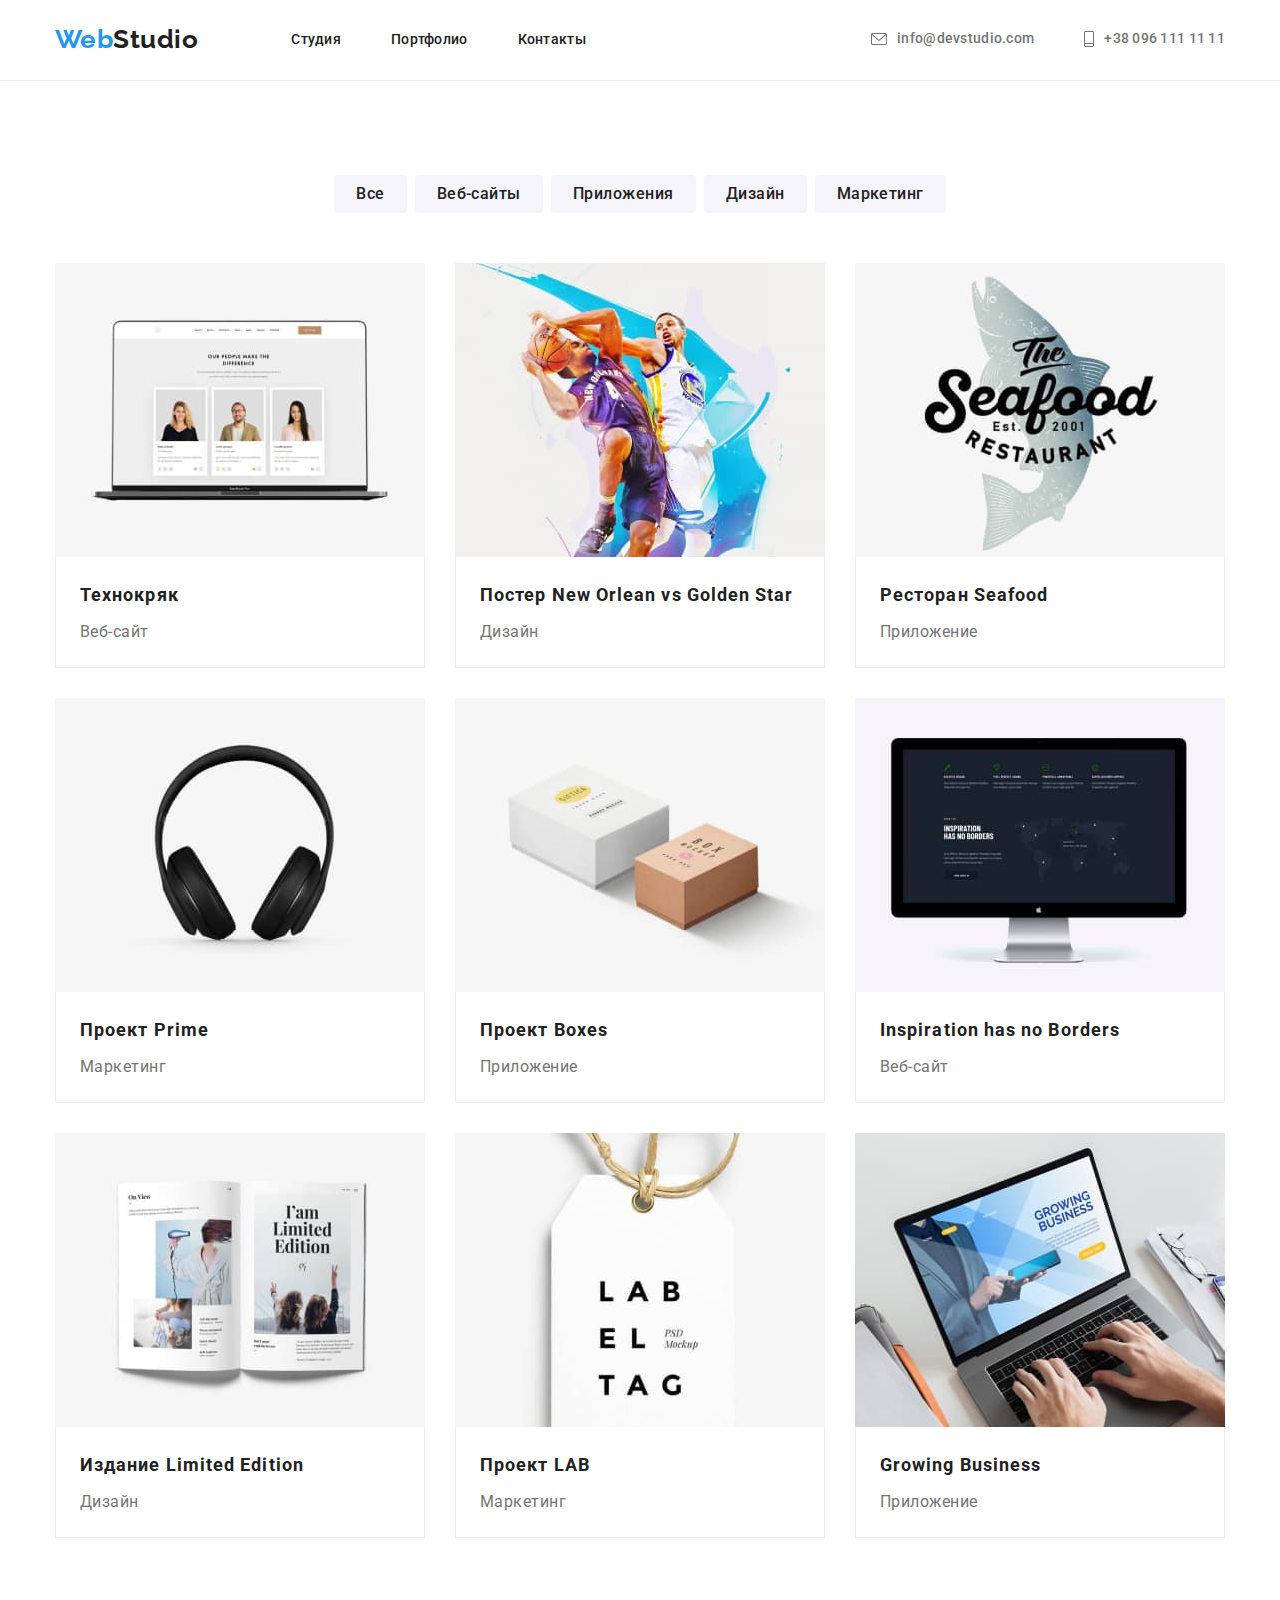
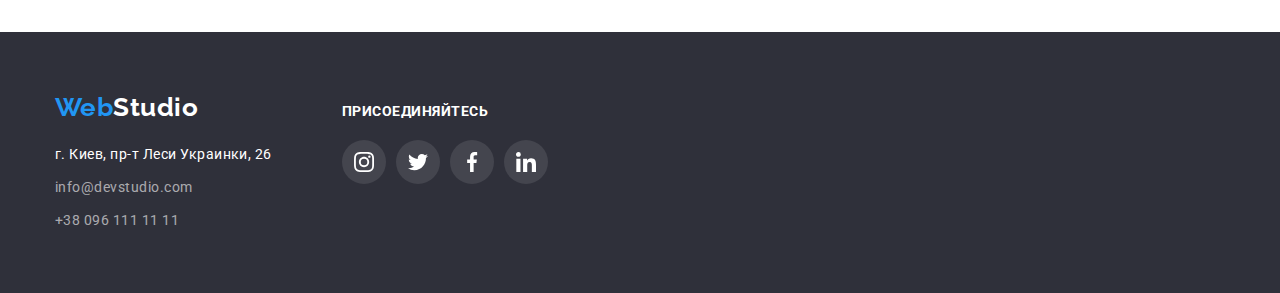
==== portfolio.html @ ec991db2 "перенесено файли з ДЗ 4" ====
<!DOCTYPE html>
<html lang="ru">
<head>
    <meta charset="UTF-8">
    <meta http-equiv="X-UA-Compatible" content="IE=edge">
    <meta name="viewport" content="width=device-width, initial-scale=1.0">
    <title>Портфолио</title>
    <link href="https://fonts.googleapis.com/css2?family=Raleway:wght@700&family=Roboto:wght@400;500;700;900&display=swap" rel="stylesheet">
    <link rel="stylesheet" href="https://cdnjs.cloudflare.com/ajax/libs/modern-normalize/1.1.0/modern-normalize.min.css">
    <link rel="stylesheet" href="./css/styles.css">

</head>
<body>

    <!-- Шапка сайта -->


    <header class="header">
        <div class="nav container">
            <a href="./index.html" class="logo">Web<span>Studio</span></a>
            <nav>
                <ul class="nav-menu">
                    <li class="item"><a href="./index.html" class="link">Студия</a></li>
                    <li class="item"><a href="./portfolio.html" class="link">Портфолио</a></li>
                    <li class="item"><a href="" class="link">Контакты</a></li>
                </ul>
            </nav>

            <ul class="auth-nav">
                <li class="item">
                    <a href="mailto:info@devstudio.com" class="email">
                        <svg class="icon" width="16" height="12">
                            <use href="./images/icons.svg#mail"></use>
                        </svg>
                        info@devstudio.com
                    </a>
                </li>
                <li class="item">
                    <a href="tel:+380961111111" class="phone">
                        <svg class="icon" width="10" height="16">
                            <use href="./images/icons.svg#smartphone"></use>
                        </svg>
                         +38 096 111 11 11
                    </a>
                </li>
            </ul>
        </div>
        </div>

    </header>

    <main>


        <section class="portfolio section">
            <div class="container">
                    
                <h1>Портфолио</h1>

                <ul class="examples-projects">
                    <li> <button type="button" class="button">Все</button></li>
                    <li> <button type="button" class="button">Веб-сайты</button></li>
                    <li> <button type="button" class="button">Приложения</button></li>
                    <li> <button type="button" class="button">Дизайн</button></li>
                    <li> <button type="button" class="button">Маркетинг</button></li>
                </ul>


                <ul class="our-projects">
                    <li class="project-item">
                        <a href="" class="project-link">
                            <img src="./images/portfolio/img1.jpg" alt="ноутбук " width="370" height="294">
                            <div class="descr-project">                    
                                <h2>Технокряк</h2>
                                <p class="projects-type">Веб-сайт</p>
                            </div>
                        </a>
                    </li>

                    <li class="project-item">
                        <a href="" class="project-link">
                            <img src="./images/portfolio/img2.jpg" alt="два игрока команд New Orlean vs Golden Star с мячем" width="370" height="294">
                            <div class="descr-project">
                                <h2>Постер New Orlean vs Golden Star</h2>
                                <p class="projects-type">Дизайн</p>
                            </div>
                        </a>
                    </li>

                    <li class="project-item">
                        <a href="" class="project-link">
                            <img src="./images/portfolio/img3.jpg" alt="Эмблема Ресторана Seafood" width="370" height="294">
                            <div class="descr-project">
                                <h2>Ресторан Seafood</h2>
                                <p class="projects-type">Приложение</p>
                            </div>
                        </a>
                    </li>

                    <li class="project-item">
                        <a href="" class="project-link">
                            <img src="./images/portfolio/img4.jpg" alt="Наушники" width="370" height="294">
                            <div class="descr-project">
                                <h2>Проект Prime</h2>
                                <p class="projects-type">Маркетинг</p>
                            </div>
                        </a>
                    </li>

                    <li class="project-item">
                        <a href="" class="project-link">
                            <img src="./images/portfolio/img5.jpg" alt="Две небольшие коробки" width="370" height="294">
                            <div class="descr-project">
                                <h2>Проект Boxes</h2>
                                <p class="projects-type">Приложение</p>
                            </div>
                        </a>
                    </li>

                    <li class="project-item">
                        <a href="" class="project-link">
                            <img src="./images/portfolio/img6.jpg" alt="Монитор с открытой вкладкой сайта Inspiration has no Borders" width="370" height="294">
                            <div class="descr-project">
                                <h2>Inspiration has no Borders</h2>
                                <p class="projects-type">Веб-сайт</p>
                            </div>
                        </a>
                    </li>

                    <li class="project-item">
                        <a href="" class="project-link">
                            <img src="./images/portfolio/img7.jpg" alt="Разворот журнала" width="370" height="294">
                            <div class="descr-project">
                                <h2>Издание Limited Edition</h2>
                                <p class="projects-type">Дизайн</p>
                            </div>
                        </a>
                    </li>

                    <li class="project-item">
                        <a href="" class="project-link">
                            <img src="./images/portfolio/img8.jpg" alt="Бирка Проекта LAB" width="370" height="294">
                            <div class="descr-project">
                                <h2>Проект LAB</h2>
                                <p class="projects-type">Маркетинг</p>
                            </div>
                        </a>
                    </li>

                    <li class="project-item">
                        <a href="" class="project-link">
                            <img src="./images/portfolio/img9.jpg" alt="Ноутбук с открытым приложением Growing Business" width="370" height="294">
                            <div class="descr-project">
                                <h2>Growing Business</h2>
                                <p class="projects-type">Приложение</p>
                            </div>
                        </a>
                    </li>
                </ul>
            </div>
        </section>

    </main>

   <!--Футер-->

   <footer class="footer">
    <div class="container">

        <div class="contacts">
            <a href="./index.html" class="logo">Web<span>Studio</span></a>
            <address>
                <b class="address">г. Киев, пр-т Леси Украинки, 26</b> <br />
                <a href="mailto:info@example.com" class="email">info@devstudio.com</a> <br />
                <a href="tel:+380961111111" class="phone"> +38 096 111 11 11 </a> <br />
            </address>
        </div>


        <div class="social-links">
            <p class="join-us">ПРИСОЕДИНЯЙТЕСЬ</p>
            <ul class="network-list">
                <li class="item">
                    <a href="https://www.instagram.com/" class="network" aria-label="instagram">
                        <svg class="icon" width="20" height="20">
                            <use href="./images/icons.svg#instagram"></use>
                        </svg>
                    </a>
                </li>
                <li class="item">
                    <a href="https://twitter.com/" class="network" aria-label="twitter">
                        <svg class="icon" width="20" height="20">
                            <use href="./images/icons.svg#twitter"></use>
                        </svg>
                    </a>
                </li>
                <li class="item">
                    <a href="https://www.facebook.com/" class="network" aria-label="facebook">
                        <svg class="icon" width="20" height="20">
                            <use href="./images/icons.svg#facebook"></use>
                        </svg>
                    </a>
                </li>
                <li class="item">
                    <a href="https://www.linkedin.com/" class="network" aria-label="linkedin">
                        <svg class="icon" width="20" height="20">
                            <use href="./images/icons.svg#linkedin"></use>
                        </svg>
                    </a>
                </li>
            </ul>

        </div>

    </div>
</footer>


</body>
</html>
---- css/styles.css ----
:root {
    --primery-text-color: #757575;
    --title-text-color:#212121;
    --accent-color: #2196F3;
    --primery-white-color: #ffffff;

}

*,
*::before,
*::after {
    box-sizing: border-box;
}

body {
    background-color: var(--primery-white-color);
    color: var(--primery-text-color);
    font-family: 'Roboto', sans-serif;
    letter-spacing: 0.03em;
}

.container {
    width: 1200px;
    margin-right: auto;
    margin-left: auto;
    padding-left: 15px;
    padding-right: 15px;
}

h1, h2, h3, h4, h5, h6, ul, p {
    margin-top: 0;
    margin-bottom: 0;
    padding-left: 0;
    padding-right: 0;
}

.item {
    margin: 0;
    padding: 0;
    list-style: none;
}

.section {
    padding-top: 94px;
    padding-bottom: 94px;
}

.header {
    padding-top: 24px;
    padding-bottom: 25px;
    border-bottom: 1px solid #ECECEC;
}

.header a {
    text-decoration: none;
}


.nav {
    display: flex;
    align-items: center;
}


.logo {
    margin-right: 93px;
    font-family: 'Raleway', sans-serif;
    font-weight: 700;
    font-size: 26px;
    line-height: 1.19;
    color: var(--accent-color);
    margin-right: 93px;
}


.logo > span {
    color: var(--title-text-color);
}


.link {
    font-weight: 500;
    font-size: 14px;
    line-height: 1.14;
    letter-spacing: 0.02em;
    color: var(--title-text-color);

}

.link:hover, .link:focus,
.link-current:hover, .link-current:focus {
    color: var(--accent-color)
}

.nav-menu {
    display: flex;
}

.nav-menu .item {
    margin-right: 50px;
}

.nav-menu .item:last-child {
    margin-right: 0;
}

.auth-nav{ 
    display: flex;
    margin-left: auto;
}

.auth-nav a {
    font-weight: 500;
    font-size: 14px;
    line-height: 1.14;
    letter-spacing: 0.02em;
    color: var(--primery-text-color);
    display: inline-block;
}

.auth-nav .item {
    margin-right: 50px;
}

.auth-nav .item:last-child {
    margin-right: 0;
}



.auth-nav .email,
.auth-nav .phone {
    display: flex;
    justify-content: center;
    align-items: center;
    color: var(--primery-text-color);
}
.auth-nav .icon {
    margin-right: 10px;
    fill: currentColor;
}


.auth-nav .email:hover,
.auth-nav .phone:hover,
.auth-nav .email:focus,
.auth-nav .phone:focus {
    color: var(--accent-color)
}


.auto-nav .icon {
    fill: red;
    margin-right: 10px;
}









.header .icon {
    list-style: none;
}

.hero {
    text-align: center;
    max-width: 1600px;
    margin-right: auto;
    margin-left: auto;
    padding-top: 200px;
    padding-bottom: 200px;
    background-color: #2F303A;
    background-image: linear-gradient(rgba(47, 48, 58, 0.4), rgba(47, 48, 58, 0.4)), url(../images/hero.jpg);
    background-size: cover;
    background-position: center;
    background-repeat: no-repeat;
}

.hero-title {
    color: var(--primery-white-color);
    width: 696px;
    font-weight: 900;
    font-size: 44px;
    line-height: 1.36;
    text-align: center;
    letter-spacing: 0.06em;
    text-transform: uppercase;
    margin-left: auto;
    margin-right: auto;
    margin-bottom: 30px;
}


.hero .button {
    display: inline-block;
    font-family: inherit;
    color: var(--primery-white-color);
    background-color: var(--accent-color);
    border: 0;
    min-width: 200px;
    border-radius: 4px;
    font-weight: 700;
    font-size: 16px;
    line-height: 1.88;
    letter-spacing: 0.06em;
    padding: 10px 32px;
    text-align: center;
    cursor: pointer;
    box-shadow: 0px 4px 4px rgba(0, 0, 0, 0.15);
}


.section-title {
    font-weight: 700;
    font-size: 36px;
    line-height: 1.17;
    text-align: center;
    color: var(--title-text-color);
    margin-bottom: 50px;
}

/*Преимущества*/

.advantages-list {
    display: flex;
}


.advantages-icon {
    display: flex;
    justify-content: center;
    align-items: center;
    width: 270px;
    height: 120px;
    background: #F5F4FA;
    border-radius: 4px;
    margin-bottom: 30px;
}


.advantages-title {
    font-weight: 700;
    font-size: 14px;
    line-height: 1.14;
    text-transform: uppercase;
    color: var(--title-text-color);
    margin-bottom: 10px;
}

.advantages-list .item {
    width: 270px;
    margin-right: 30px;
}


.advantages-list .item:last-child {
    margin-right: 0;
}


.advantages-descr {
    font-style: normal;
    font-weight: 400;
    font-size: 14px;
    line-height: 1.71;
    color: var(--primery-text-color);
}

/*Активити*/

.activity-list img {
    display: block;
    margin-bottom: 0;
}

.activity-list {
    display: flex;
    align-items: center;
}

.activity-list .item {
    margin-right: 30px;
}

.activity-list .item:last-child {
    margin-right: 0;
}


.activity {
    font-size: 36px;
    line-height: 1.17;
    color: var(--title-text-color);
    padding-top: 0;
}


/*Команда*/

.team {
    background-color: #F5F4FA;
}

.team-members {
    display: flex;
    justify-content: center;
}

.team-members>.item {
    background-color: var(--primery-white-color);
    margin-right: 30px;
    box-shadow: 0px 1px 3px rgba(0, 0, 0, 0.12), 0px 1px 1px rgba(0, 0, 0, 0.14), 0px 2px 1px rgba(0, 0, 0, 0.2);
    border-radius: 0px 0px 4px 4px;
}


.team-members img {
    display: block;
}

.team-members .item:last-child {
    margin-right: 0;
}

.team-name {
    font-weight: 500;
    font-size: 16px;
    line-height: 1.19;
    color: var(--title-text-color);
    margin-bottom: 10px;
    text-align: center;
}

.tech-skill {
    font-size: 16px;
    line-height: 1.19;
    color: var(--primery-text-color);
    text-align: center;
    margin-bottom: 16px;
}

.team-descr {
    padding-top: 30px;
    padding-bottom: 30px;
}


.team-members .network-link {
    display: flex;
    justify-content: center;
    list-style: none;
    padding-right: 32px;
    padding-left: 32px;
}

.network-link .item {
    margin-right: 10px;
    text-align: center;
    width: 44px;
    height: 44px;
}

.network-link .item:last-child {
    margin-right: 0;
}

.network-link .network {
    display: flex;
    align-items: center;
    justify-content: center;
    width: 100%;
    height: 100%;
    border-radius: 50%;
    background-color: var(--primery-white-color);
    color: #AFB1B8;
}

.team-members .icon {
    fill: currentColor;
}


.network-link .network:hover,
.network-link .network:focus {
    background-color: var(--accent-color);
    color: var(--primery-white-color);
}



/*Клиенты*/

.clients-list {
    display: flex;
}


.clients-list .item {
    width: 170px;
    height: 90px;
    margin-right: 30px;

}

.clients-list .item:last-child {
    margin-right: 0;
}

.clients-link {
    display: flex;
    justify-content: center;
    align-items: center;
        width: 100%;
    height: 100%;
    background-color: var(--primery-white-color);
    border: 1px solid #AFB1B8;
    border-radius: 4px;
    color: #AFB1B8;

    padding-top: 16px;
    padding-right: 32px;
    padding-bottom: 16px;
    padding-left: 32px;
}


.clients-link .icon {
    fill: currentColor;
}


.clients-link:hover,
.clients-link:focus {
    color: var(--accent-color);
    border-color: var(--accent-color);
}


/*Футер*/

.footer {
    padding-top: 60px;
    padding-bottom: 60px;
    background-color: #2F303A;
}

.footer .logo {
    margin-bottom: 20px;
}



.footer .container{
    display: flex;
    align-items: baseline;
}

.contacts {
    margin-right: 70px;
}

.footer span {
    color: var(--primery-white-color)
}


.address {
    font-weight: 400;
    font-style: normal;
    font-size: 14px;
    line-height: 1.71;
    color: var(--primery-white-color);
    display: inline-block;
    margin-bottom: 9px;

}


.email, .phone {
    font-style: normal;
    font-size: 14px;
    line-height: 1.71;
    color: rgba(255, 255, 255, 0.6);
}



.footer a {
    text-decoration: none;
    display: inline-block;
    margin-right: 0;
}

.footer .email {
    margin-bottom: 9px;
}

.footer a:hover, .footer a:focus {
    color: var(--accent-color)
}


.join-us {
    font-style: normal;
    font-weight: 700;
    font-size: 14px;
    line-height: 1.14;
    color: var(--primery-white-color);
    margin-bottom: 20px;

} 


.social-links .network-list {
    display: flex;
}

.social-links .network-list .item {
    margin-right: 10px;
    text-align: center;
    list-style: none;
}

.network-list .item:last-child {
    margin-right: 0;
}



.network-list .item {
    width: 44px;
    height: 44px;
}

.network-list .network {
    display: block;
    align-items: center;
    width: 100%;
    height:100%;
    border-radius: 50%;
    background-color: rgba(255, 255, 255, 0.1);
    padding-top: 12px;
    padding-bottom: 12px;
    text-transform: uppercase;
    color: var(--primery-white-color);
}

.network-list .icon {
    fill: currentColor;
}

.network-list .network:hover,
.network-list .network:focus {
    background-color: var(--accent-color);
    color: var(--primery-white-color);
}




/*Портфолио*/


.portfolio {
    background: var(--primery-white-color);
}


.portfolio h1 {
    display: none;
}

.portfolio li {
    list-style: none;
}

.examples-projects {
    display: flex;
    margin: auto;
    justify-content: center;
    margin-bottom: 50px;
}

.examples-projects .button {
    display: inline-block;
    font-family: inherit;
    font-weight: 500;
    font-size: 16px;
    line-height: 1.62;
    text-align: center;
    letter-spacing: 0.03em;
    color: var(--title-text-color);
    background: #F5F4FA;
    border: 0;
    border-radius: 4px;
    cursor: pointer;
    padding: 6px 22px;
}

.examples-projects li {
    margin-right: 8px;
}
.examples-projects li:last-child {
    margin-right: 0;
}

.project-item img {
    display: block;
    margin: 0;
}

.examples-projects .button:hover, .examples-projects .button:focus {
    color: var(--primery-white-color);
    background: var(--accent-color);
    box-shadow: 0px 4px 4px rgba(0, 0, 0, 0.25);

}

.our-projects {
    display: flex;
    flex-wrap: wrap;
}


.project-item {
    background: var(--primery-white-color);
}

.project-link {
    display: block;
    text-decoration: none;
}


.project-link:hover,
.project-link:focus  {
    box-shadow: 0px 1px 1px rgba(0, 0, 0, 0.12), 0px 4px 4px rgba(0, 0, 0, 0.06), 1px 4px 6px rgba(0, 0, 0, 0.16);
}

.our-projects h2 {
    font-weight: 700;
    font-size: 18px;
    line-height: 2;
    letter-spacing: 0.06em;
    color: var(--title-text-color);
    margin-bottom: 4px; 
}

 .projects-type {
    font-size: 16px;
    line-height: 1.88;
    color: var(--primery-text-color);
}

.descr-project {
    padding-top: 20px;
    padding-right: 24px;
    padding-bottom: 20px;
    padding-left: 24px;
    box-sizing: border-box;
    border: 1px solid #EEEEEE;
    border-top: 0;
}

.project-item {
    width: calc((100% - 60px)/3);
    margin-right: 30px;
    margin-bottom: 30px;
}

.project-item:nth-last-child(-n + 3) {
    margin-bottom: 0;
}

.project-item:nth-child(3n) {
    margin-right: 0;
}
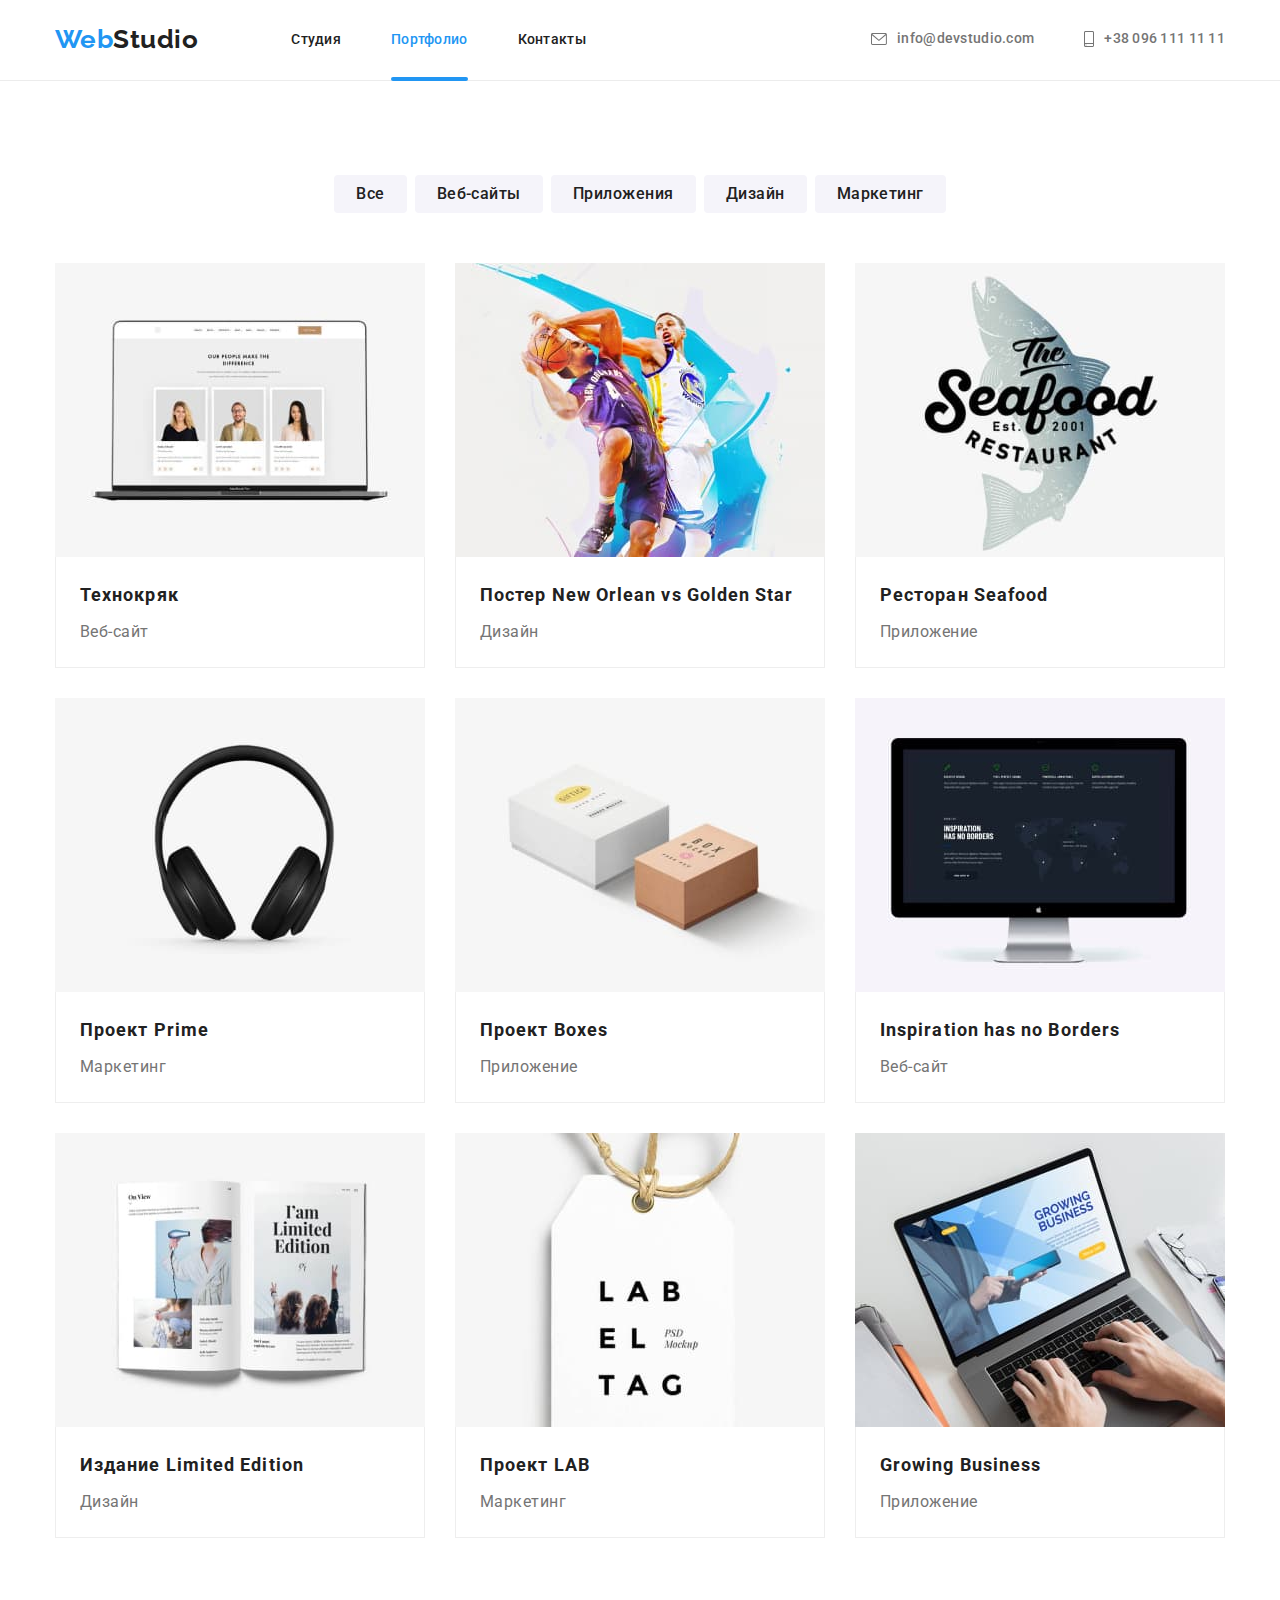
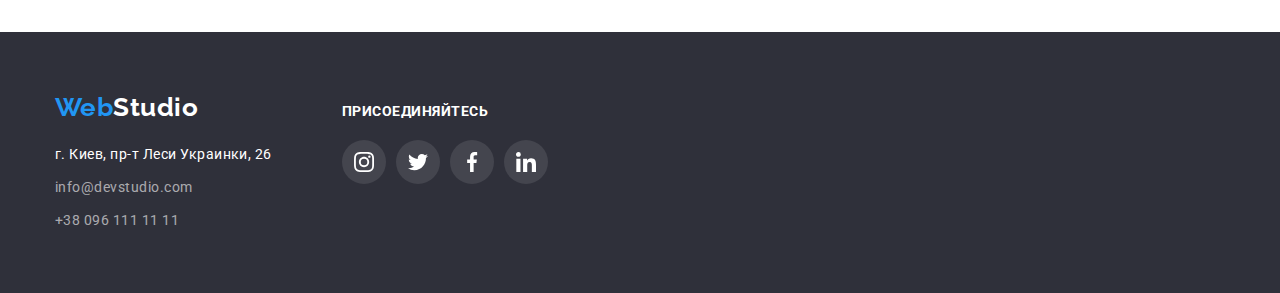
==== commit 4a480471: "дз 5" ====
--- a/portfolio.html
+++ b/portfolio.html
@@ -21,7 +21,7 @@
             <nav>
                 <ul class="nav-menu">
                     <li class="item"><a href="./index.html" class="link">Студия</a></li>
-                    <li class="item"><a href="./portfolio.html" class="link">Портфолио</a></li>
+                    <li class="item"><a href="./portfolio.html" class="link-current">Портфолио</a></li>
                     <li class="item"><a href="" class="link">Контакты</a></li>
                 </ul>
             </nav>
@@ -69,7 +69,11 @@
                 <ul class="our-projects">
                     <li class="project-item">
                         <a href="" class="project-link">
-                            <img src="./images/portfolio/img1.jpg" alt="ноутбук " width="370" height="294">
+                            <div class="projects-overlay">
+                                <img src="./images/portfolio/img1.jpg" alt="ноутбук " width="370" height="294">
+                                <p class="overlay">Ресурс предлагает комплексные предложения с разным уровнем функционала и сервисов. Все это позволит посетителю получить
+                                исчерпывающие сведения о компании или частном лице</p>
+                            </div>
                             <div class="descr-project">                    
                                 <h2>Технокряк</h2>
                                 <p class="projects-type">Веб-сайт</p>
@@ -79,7 +83,12 @@
 
                     <li class="project-item">
                         <a href="" class="project-link">
-                            <img src="./images/portfolio/img2.jpg" alt="два игрока команд New Orlean vs Golden Star с мячем" width="370" height="294">
+                            <div class="projects-overlay">
+                                <img src="./images/portfolio/img2.jpg" alt="два игрока команд New Orlean vs Golden Star с мячем" width="370" height="294">
+                                <p class="overlay">Ресурс предлагает комплексные предложения с разным уровнем функционала и сервисов. Все это позволит
+                                    посетителю получить
+                                    исчерпывающие сведения о компании или частном лице</p>
+                            </div>
                             <div class="descr-project">
                                 <h2>Постер New Orlean vs Golden Star</h2>
                                 <p class="projects-type">Дизайн</p>
@@ -89,7 +98,12 @@
 
                     <li class="project-item">
                         <a href="" class="project-link">
-                            <img src="./images/portfolio/img3.jpg" alt="Эмблема Ресторана Seafood" width="370" height="294">
+                            <div class="projects-overlay">
+                                <img src="./images/portfolio/img3.jpg" alt="Эмблема Ресторана Seafood" width="370" height="294">
+                                <p class="overlay">Ресурс предлагает комплексные предложения с разным уровнем функционала и сервисов. Все это позволит
+                                    посетителю получить
+                                    исчерпывающие сведения о компании или частном лице</p>
+                            </div>
                             <div class="descr-project">
                                 <h2>Ресторан Seafood</h2>
                                 <p class="projects-type">Приложение</p>
@@ -99,7 +113,12 @@
 
                     <li class="project-item">
                         <a href="" class="project-link">
-                            <img src="./images/portfolio/img4.jpg" alt="Наушники" width="370" height="294">
+                            <div class="projects-overlay">
+                                <img src="./images/portfolio/img4.jpg" alt="Наушники" width="370" height="294">
+                                <p class="overlay">Ресурс предлагает комплексные предложения с разным уровнем функционала и сервисов. Все это позволит
+                                    посетителю получить
+                                    исчерпывающие сведения о компании или частном лице</p>
+                            </div>
                             <div class="descr-project">
                                 <h2>Проект Prime</h2>
                                 <p class="projects-type">Маркетинг</p>
@@ -109,7 +128,12 @@
 
                     <li class="project-item">
                         <a href="" class="project-link">
-                            <img src="./images/portfolio/img5.jpg" alt="Две небольшие коробки" width="370" height="294">
+                            <div class="projects-overlay">
+                                <img src="./images/portfolio/img5.jpg" alt="Две небольшие коробки" width="370" height="294">
+                                <p class="overlay">Ресурс предлагает комплексные предложения с разным уровнем функционала и сервисов. Все это позволит
+                                    посетителю получить
+                                    исчерпывающие сведения о компании или частном лице</p>
+                            </div>
                             <div class="descr-project">
                                 <h2>Проект Boxes</h2>
                                 <p class="projects-type">Приложение</p>
@@ -119,7 +143,12 @@
 
                     <li class="project-item">
                         <a href="" class="project-link">
-                            <img src="./images/portfolio/img6.jpg" alt="Монитор с открытой вкладкой сайта Inspiration has no Borders" width="370" height="294">
+                            <div class="projects-overlay">
+                                <img src="./images/portfolio/img6.jpg" alt="Монитор с открытой вкладкой сайта Inspiration has no Borders" width="370" height="294">
+                                <p class="overlay">Ресурс предлагает комплексные предложения с разным уровнем функционала и сервисов. Все это позволит
+                                    посетителю получить
+                                    исчерпывающие сведения о компании или частном лице</p>
+                            </div>
                             <div class="descr-project">
                                 <h2>Inspiration has no Borders</h2>
                                 <p class="projects-type">Веб-сайт</p>
@@ -129,7 +158,12 @@
 
                     <li class="project-item">
                         <a href="" class="project-link">
-                            <img src="./images/portfolio/img7.jpg" alt="Разворот журнала" width="370" height="294">
+                            <div class="projects-overlay">
+                                <img src="./images/portfolio/img7.jpg" alt="Разворот журнала" width="370" height="294">
+                                <p class="overlay">Ресурс предлагает комплексные предложения с разным уровнем функционала и сервисов. Все это позволит
+                                    посетителю получить
+                                    исчерпывающие сведения о компании или частном лице</p>
+                            </div>
                             <div class="descr-project">
                                 <h2>Издание Limited Edition</h2>
                                 <p class="projects-type">Дизайн</p>
@@ -139,7 +173,12 @@
 
                     <li class="project-item">
                         <a href="" class="project-link">
-                            <img src="./images/portfolio/img8.jpg" alt="Бирка Проекта LAB" width="370" height="294">
+                            <div class="projects-overlay">
+                                <img src="./images/portfolio/img8.jpg" alt="Бирка Проекта LAB" width="370" height="294">
+                                <p class="overlay">Ресурс предлагает комплексные предложения с разным уровнем функционала и сервисов. Все это позволит
+                                    посетителю получить
+                                исчерпывающие сведения о компании или частном лице</p>
+                            </div>
                             <div class="descr-project">
                                 <h2>Проект LAB</h2>
                                 <p class="projects-type">Маркетинг</p>
@@ -149,7 +188,12 @@
 
                     <li class="project-item">
                         <a href="" class="project-link">
-                            <img src="./images/portfolio/img9.jpg" alt="Ноутбук с открытым приложением Growing Business" width="370" height="294">
+                            <div class="projects-overlay">
+                                <img src="./images/portfolio/img9.jpg" alt="Ноутбук с открытым приложением Growing Business" width="370" height="294">
+                                <p class="overlay">Ресурс предлагает комплексные предложения с разным уровнем функционала и сервисов. Все это позволит
+                                    посетителю получить
+                                исчерпывающие сведения о компании или частном лице</p>
+                            </div>
                             <div class="descr-project">
                                 <h2>Growing Business</h2>
                                 <p class="projects-type">Приложение</p>
--- a/css/styles.css
+++ b/css/styles.css
@@ -77,34 +77,20 @@
     color: var(--title-text-color);
 }
 
-
-.link {
-    font-weight: 500;
-    font-size: 14px;
-    line-height: 1.14;
-    letter-spacing: 0.02em;
-    color: var(--title-text-color);
-
-}
-
-.link:hover, .link:focus,
-.link-current:hover, .link-current:focus {
-    color: var(--accent-color)
-}
-
 .nav-menu {
     display: flex;
 }
 
 .nav-menu .item {
     margin-right: 50px;
+    position: relative;
 }
 
 .nav-menu .item:last-child {
     margin-right: 0;
 }
 
-.auth-nav{ 
+.auth-nav {
     display: flex;
     margin-left: auto;
 }
@@ -118,6 +104,46 @@
     display: inline-block;
 }
 
+.link {
+    font-weight: 500;
+    font-size: 14px;
+    line-height: 1.14;
+    letter-spacing: 0.02em;
+    color: var(--title-text-color);
+
+    transition: color 250ms cubic-bezier(0.4, 0, 0.2, 1);
+}
+
+
+.link-current {
+    font-weight: 500;
+    font-size: 14px;
+    line-height: 1.14;
+    letter-spacing: 0.02em;
+    color: var(--accent-color);
+}
+
+.nav-menu .link-current::after {
+    content: "";
+    position: absolute;
+    bottom: -32px;
+    left: 0;
+    display: block;
+    width: 100%;
+    height: 4px;
+    background-color: var(--accent-color);
+    border-radius: 2px;
+}
+
+.link:hover, .link:focus,
+.link-current:hover, .link-current:focus {
+    color: var(--accent-color)
+}
+
+
+
+
+
 .auth-nav .item {
     margin-right: 50px;
 }
@@ -134,7 +160,11 @@
     justify-content: center;
     align-items: center;
     color: var(--primery-text-color);
-}
+
+    transition: color 250ms cubic-bezier(0.4, 0, 0.2, 1);
+}
+
+
 .auth-nav .icon {
     margin-right: 10px;
     fill: currentColor;
@@ -284,6 +314,7 @@
 
 .activity-list .item {
     margin-right: 30px;
+    position: relative;
 }
 
 .activity-list .item:last-child {
@@ -296,6 +327,26 @@
     line-height: 1.17;
     color: var(--title-text-color);
     padding-top: 0;
+}
+
+.activity-name {
+    position: absolute;
+    left: 0;
+    bottom: 0;
+    width: 100%;
+    padding-top: 27px;
+    padding-bottom: 27px;
+    background: rgba(47, 48, 58, 0.8);
+}
+
+.activity-name p {
+    font-weight: 700;
+    font-size: 14px;
+    line-height: 16px;
+    text-align: center;
+    letter-spacing: 0.03em;
+    text-transform: uppercase;
+    color: var(--primery-white-color);
 }
 
 
@@ -377,6 +428,9 @@
     border-radius: 50%;
     background-color: var(--primery-white-color);
     color: #AFB1B8;
+
+    transition: color 250ms cubic-bezier(0.4, 0, 0.2, 1), background-color 250ms cubic-bezier(0.4, 0, 0.2, 1);
+
 }
 
 .team-members .icon {
@@ -414,7 +468,7 @@
     display: flex;
     justify-content: center;
     align-items: center;
-        width: 100%;
+    width: 100%;
     height: 100%;
     background-color: var(--primery-white-color);
     border: 1px solid #AFB1B8;
@@ -425,6 +479,8 @@
     padding-right: 32px;
     padding-bottom: 16px;
     padding-left: 32px;
+
+    transition: color 250ms cubic-bezier(0.4, 0, 0.2, 1), border-color 250ms cubic-bezier(0.4, 0, 0.2, 1);
 }
 
 
@@ -480,11 +536,15 @@
 }
 
 
-.email, .phone {
+.footer .email, .footer .phone {
     font-style: normal;
     font-size: 14px;
     line-height: 1.71;
+
     color: rgba(255, 255, 255, 0.6);
+
+    transition: color 250ms cubic-bezier(0.4, 0, 0.2, 1);
+    
 }
 
 
@@ -499,7 +559,7 @@
     margin-bottom: 9px;
 }
 
-.footer a:hover, .footer a:focus {
+.footer .email:hover, .footer .email:focus, .footer .phone:hover, .footer .phone:focus {
     color: var(--accent-color)
 }
 
@@ -534,6 +594,7 @@
 .network-list .item {
     width: 44px;
     height: 44px;
+    color: var(--primery-white-color);
 }
 
 .network-list .network {
@@ -546,7 +607,9 @@
     padding-top: 12px;
     padding-bottom: 12px;
     text-transform: uppercase;
-    color: var(--primery-white-color);
+    color: currentColor;
+
+    transition: background-color 250ms cubic-bezier(0.4, 0, 0.2, 1);
 }
 
 .network-list .icon {
@@ -594,11 +657,14 @@
     text-align: center;
     letter-spacing: 0.03em;
     color: var(--title-text-color);
-    background: #F5F4FA;
+    background-color: #F5F4FA;
     border: 0;
     border-radius: 4px;
     cursor: pointer;
     padding: 6px 22px;
+    box-shadow: none;
+
+    transition: background-color 250ms cubic-bezier(0.4, 0, 0.2, 1), color 250ms cubic-bezier(0.4, 0, 0.2, 1), box-shadow 250ms cubic-bezier(0.4, 0, 0.2, 1);
 }
 
 .examples-projects li {
@@ -615,7 +681,7 @@
 
 .examples-projects .button:hover, .examples-projects .button:focus {
     color: var(--primery-white-color);
-    background: var(--accent-color);
+    background-color: var(--accent-color);
     box-shadow: 0px 4px 4px rgba(0, 0, 0, 0.25);
 
 }
@@ -633,6 +699,8 @@
 .project-link {
     display: block;
     text-decoration: none;
+
+    transition: box-shadow 250ms cubic-bezier(0.4, 0, 0.2, 1);
 }
 
 
@@ -679,3 +747,111 @@
 .project-item:nth-child(3n) {
     margin-right: 0;
 }
+
+
+.projects-overlay {
+    position: relative;
+    overflow: hidden;
+
+}
+
+.projects-overlay .overlay {
+    position: absolute;
+    width: 100%;
+    height: 100%;
+    left: 0;
+    bottom: 0;
+    background: rgba(33, 150, 243, 0.9);
+    font-weight: 400;
+    font-size: 18px;
+    line-height: 1.56;
+    letter-spacing: 0.03em;
+    color: var(--primery-white-color);
+    display: flex;
+    justify-content: center;
+    align-items: center;
+    padding: 63px 24px;
+    opacity: 0;
+    transform: translateY(100%);
+    transition: transform 250ms cubic-bezier(0.4, 0, 0.2, 1);
+
+}
+
+
+.project-item:hover .overlay {
+    opacity: 1;
+    transform: translateY(0);
+}
+
+
+
+/* Модальное окно */
+
+.backdrop {
+    position: fixed;
+    top: 0;
+    left: 0;
+    width: 100%;
+    height: 100%;
+    background-color: rgba(0, 0, 0, 0.2);
+
+    opacity: 1;
+    transition: opacity 250ms cubic-bezier(0.4, 0, 0.2, 1);
+
+}
+
+.backdrop.is-hidden {
+    opacity: 0;
+    pointer-events: none;
+    visibility: hidden;
+
+}
+
+
+.backdrop.is-hidden .modal {
+    transform: translate(-50%, -50%) scale(0.6);
+    opacity: 0;
+}
+
+.modal {
+    position: absolute;
+    top: 50%;
+    left: 50%;
+
+    min-width: 528px;
+    min-height: 581px;
+
+    background: var(--primery-white-color);
+    box-shadow: 0px 1px 3px rgba(0, 0, 0, 0.12), 0px 1px 1px rgba(0, 0, 0, 0.14), 0px 2px 1px rgba(0, 0, 0, 0.2);
+    border-radius: 4px;
+
+    opacity: 1;
+
+    transform: translate(-50%, -50%) scale(1);
+    transition: transform 250ms cubic-bezier(0.4, 0, 0.2, 1), opacity 250ms cubic-bezier(0.4, 0, 0.2, 1) ;
+
+}
+
+
+.modal .button {
+    display: flex;
+    justify-content: center;
+    align-items: center;
+
+    margin-right: 8px;
+    margin-top: 8px;
+    margin-left: auto;
+
+    width: 30px;
+    height: 30px;
+
+    border-radius: 50%;
+    background-color: var(--primery-white-color);
+    border: 1px solid rgba(0, 0, 0, 0.1);
+    cursor: pointer;
+}
+
+
+.nodal .icon {
+    fill: currentColor;
+}